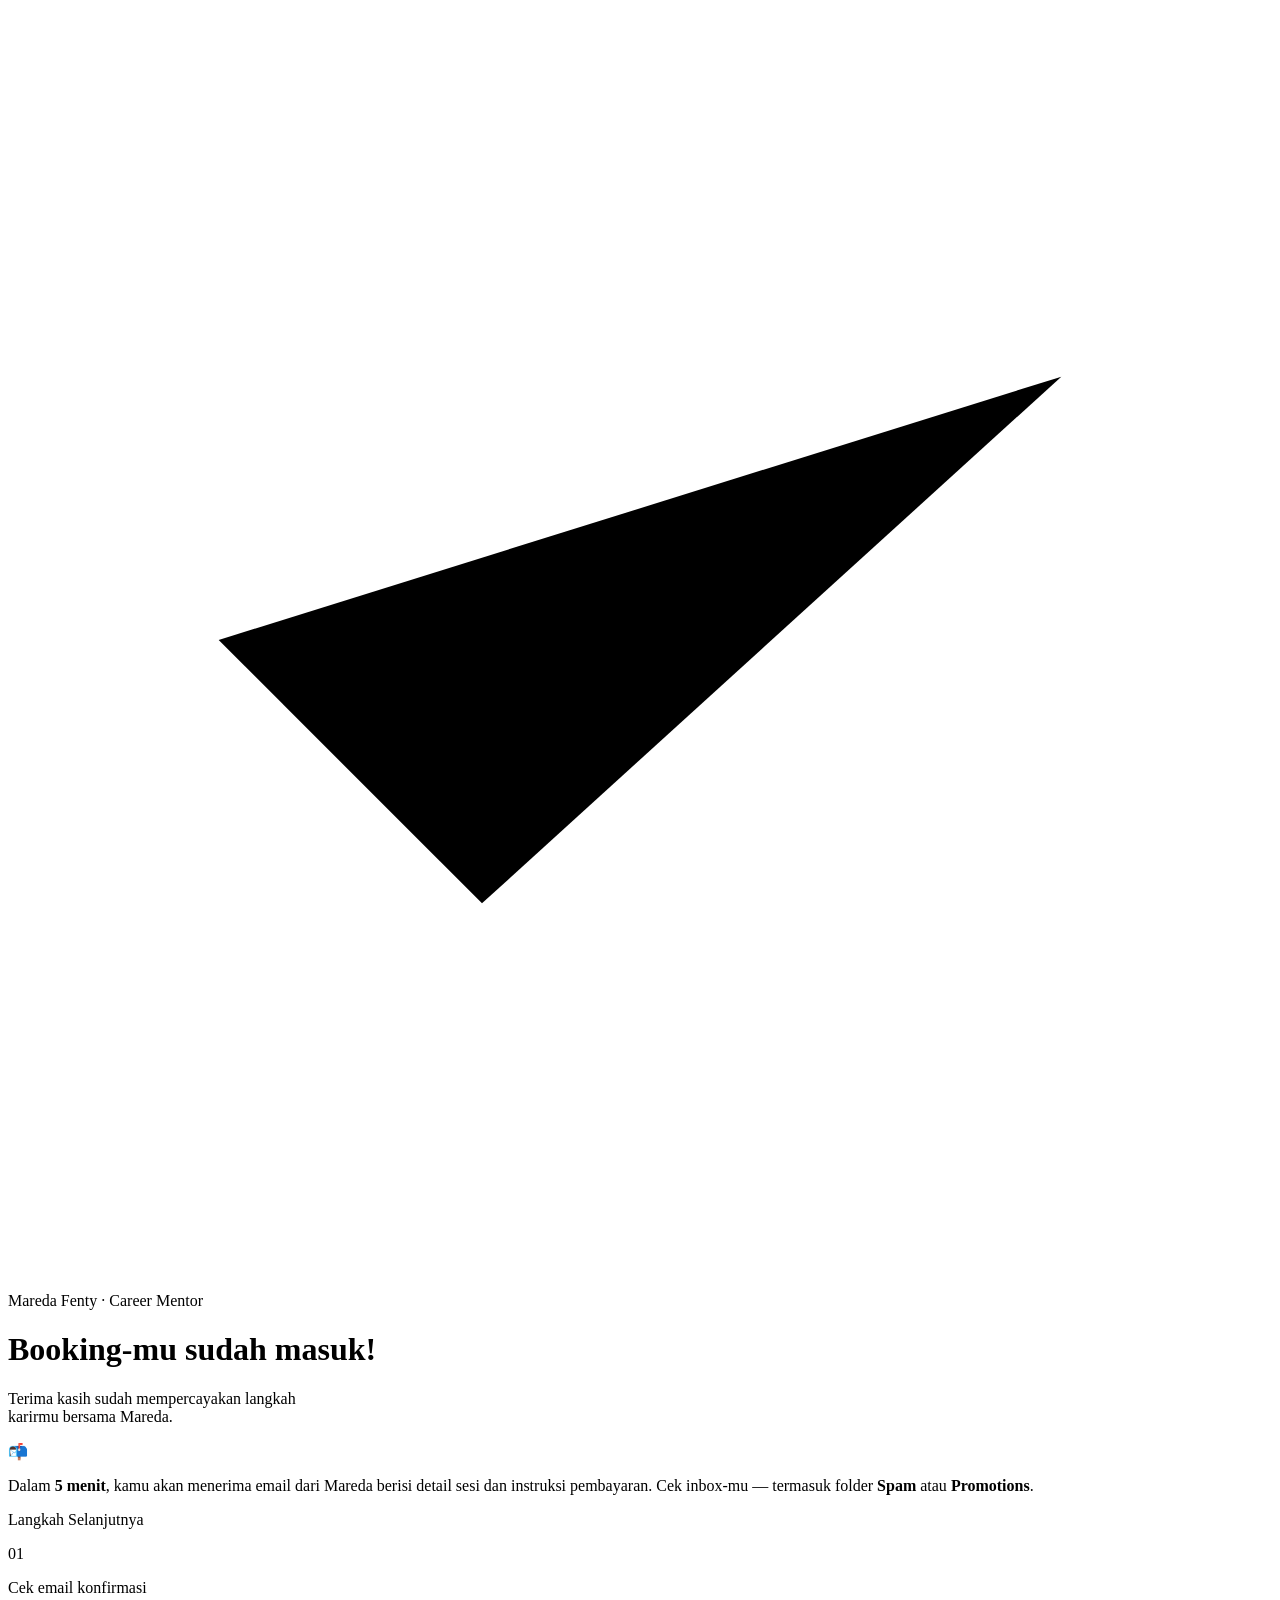
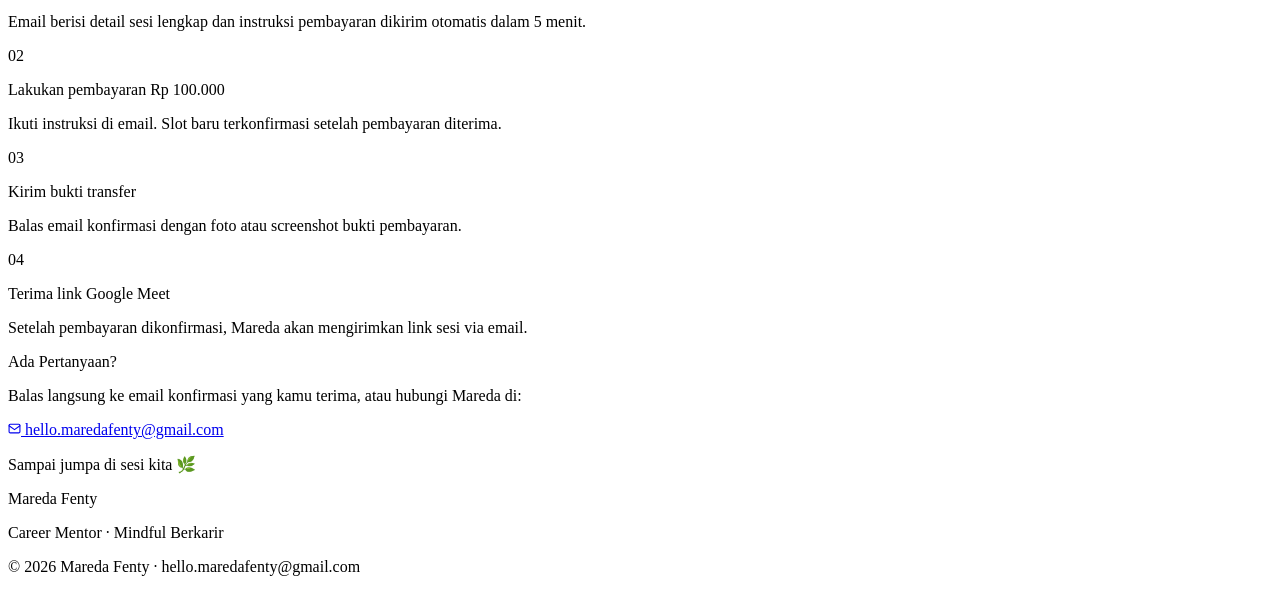
==== konfirmasi-booking/index.html @ f5e24e75 "Rename konfirmasi_index.html to index.html" ====
<!DOCTYPE html>
<html lang="id">
<head>
<meta charset="UTF-8">
<meta name="viewport" content="width=device-width, initial-scale=1.0">
<title>Konfirmasi Booking — Sesi Konsultasi Karir · Mareda Fenty</title>
<link href="https://fonts.googleapis.com/css2?family=Fraunces:ital,opsz,wght@1,9..144,300;1,9..144,400&family=Poppins:wght@300;400;500&family=Corinthia&display=swap" rel="stylesheet">
<link rel="stylesheet" href="style.css">
</head>
<body>

<div class="top-bar"></div>

<div class="wrapper">

  <!-- HEADER -->
  <div class="header">
    <div class="header-check">
      <svg viewBox="0 0 24 24">
        <polyline class="check-path" points="4,12 9,17 20,7"></polyline>
      </svg>
    </div>
    <p class="header-eyebrow">Mareda Fenty · Career Mentor</p>
    <h1 class="header-title">Booking-mu sudah masuk!</h1>
    <p class="header-sub">Terima kasih sudah mempercayakan langkah<br>karirmu bersama Mareda.</p>
  </div>

  <!-- NOTICE -->
  <div class="notice">
    <span class="notice-icon">📬</span>
    <p class="notice-text">Dalam <strong>5 menit</strong>, kamu akan menerima email dari Mareda berisi detail sesi dan instruksi pembayaran. Cek inbox-mu — termasuk folder <strong>Spam</strong> atau <strong>Promotions</strong>.</p>
  </div>

  <!-- STEPS CARD -->
  <div class="card">
    <p class="steps-title">Langkah Selanjutnya</p>

    <div class="step-item">
      <div class="step-num">01</div>
      <div class="step-content">
        <p class="step-label">Cek email konfirmasi</p>
        <p class="step-desc">Email berisi detail sesi lengkap dan instruksi pembayaran dikirim otomatis dalam 5 menit.</p>
      </div>
    </div>

    <div class="step-item">
      <div class="step-num">02</div>
      <div class="step-content">
        <p class="step-label">Lakukan pembayaran Rp 100.000</p>
        <p class="step-desc">Ikuti instruksi di email. Slot baru terkonfirmasi setelah pembayaran diterima.</p>
      </div>
    </div>

    <div class="step-item">
      <div class="step-num">03</div>
      <div class="step-content">
        <p class="step-label">Kirim bukti transfer</p>
        <p class="step-desc">Balas email konfirmasi dengan foto atau screenshot bukti pembayaran.</p>
      </div>
    </div>

    <div class="step-item">
      <div class="step-num">04</div>
      <div class="step-content">
        <p class="step-label">Terima link Google Meet</p>
        <p class="step-desc">Setelah pembayaran dikonfirmasi, Mareda akan mengirimkan link sesi via email.</p>
      </div>
    </div>

  </div>

  <!-- CONTACT CARD -->
  <div class="card">
    <p class="steps-title">Ada Pertanyaan?</p>
    <p class="contact-text">Balas langsung ke email konfirmasi yang kamu terima, atau hubungi Mareda di:</p>
    <a href="mailto:hello.maredafenty@gmail.com" class="contact-link">
      <svg width="13" height="13" viewBox="0 0 24 24" fill="none" stroke="currentColor" stroke-width="2" stroke-linecap="round" stroke-linejoin="round"><rect x="2" y="4" width="20" height="16" rx="2"/><path d="m22,7 -10,7 L2,7"/></svg>
      hello.maredafenty@gmail.com
    </a>
  </div>

  <!-- SIGNATURE -->
  <div class="signature-block">
    <p class="signature-note">Sampai jumpa di sesi kita 🌿</p>
    <p class="signature-name">Mareda Fenty</p>
    <p class="signature-role">Career Mentor · Mindful Berkarir</p>
  </div>

</div>

<!-- BOTTOM BAR -->
<div class="bottom-bar">
  <p>© 2026 Mareda Fenty · hello.maredafenty@gmail.com</p>
</div>

</body>
</html>
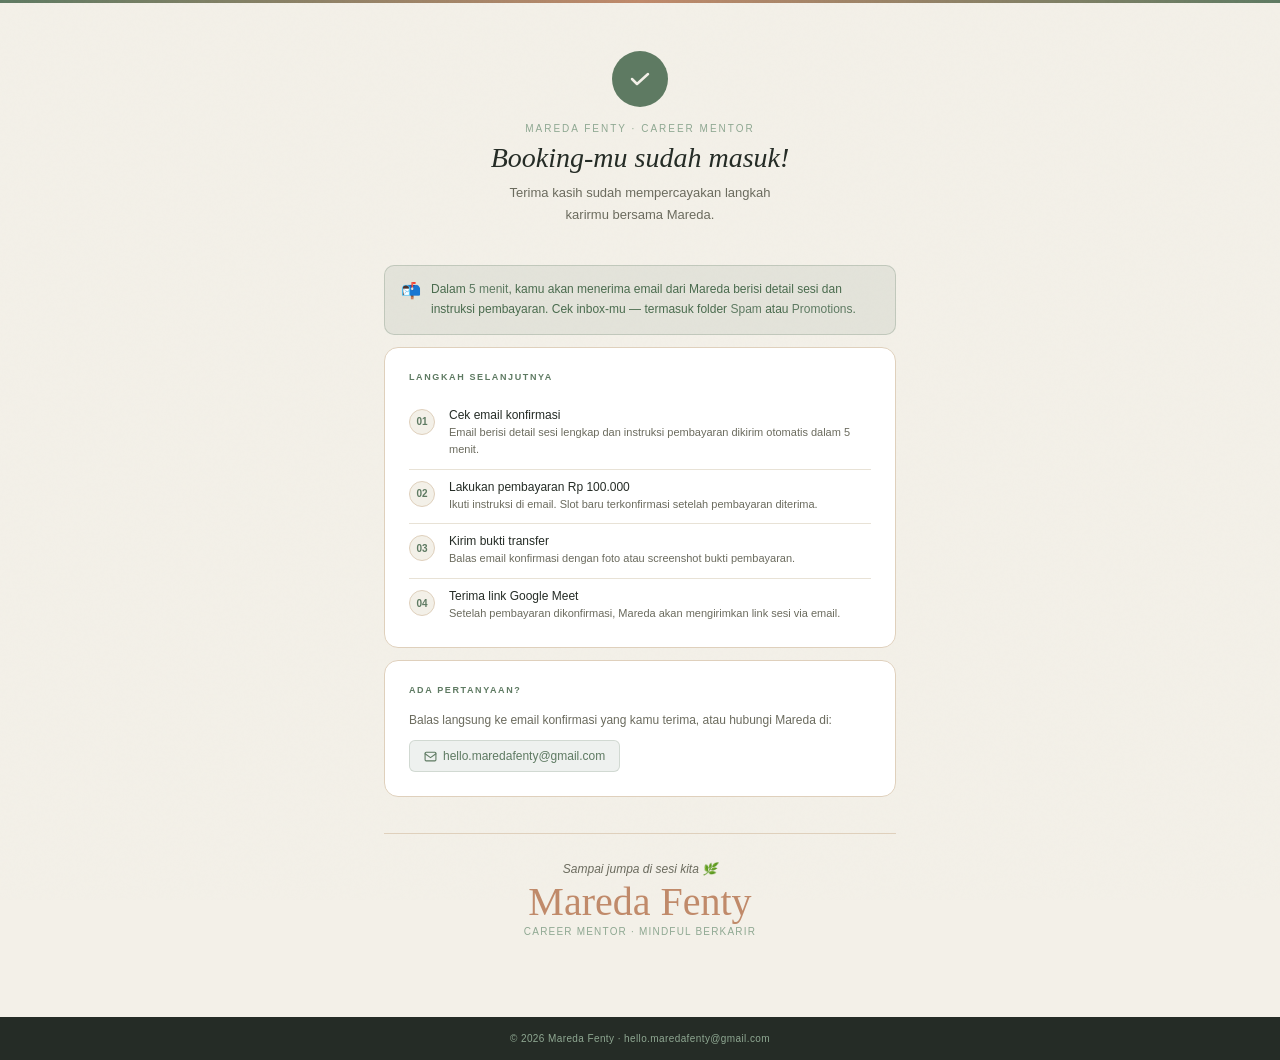
==== commit 1d4f968d: "Update index.html" ====
--- a/konfirmasi-booking/index.html
+++ b/konfirmasi-booking/index.html
@@ -6,6 +6,9 @@
 <title>Konfirmasi Booking — Sesi Konsultasi Karir · Mareda Fenty</title>
 <link href="https://fonts.googleapis.com/css2?family=Fraunces:ital,opsz,wght@1,9..144,300;1,9..144,400&family=Poppins:wght@300;400;500&family=Corinthia&display=swap" rel="stylesheet">
 <link rel="stylesheet" href="style.css">
+<link rel="icon" href="/mareda-fenty/images/favicon.ico" sizes="any">
+<link rel="icon" type="image/svg+xml" href="/mareda-fenty/images/favicon.svg">
+<link rel="apple-touch-icon" href="/mareda-fenty/images/apple-touch-icon.png">
 </head>
 <body>
 
--- a/konfirmasi-booking/style.css
+++ b/konfirmasi-booking/style.css
@@ -0,0 +1,308 @@
+:root {
+  --moss:       #5E7A62;
+  --moss-light: rgba(94,122,98,0.10);
+  --clay:       #C08A6A;
+  --parchment:  #F3F0E8;
+  --sand:       #DFD0BC;
+  --stone:      #E8E2D6;
+  --ink:        #252C26;
+  --sage:       #8FA892;
+  --warm:       #FAF8F4;
+}
+
+*, *::before, *::after { box-sizing: border-box; margin: 0; padding: 0; }
+
+body {
+  font-family: 'Poppins', sans-serif;
+  background: var(--parchment);
+  color: var(--ink);
+  min-height: 100vh;
+  display: flex;
+  flex-direction: column;
+}
+
+/* GRAIN TEXTURE OVERLAY */
+body::before {
+  content: '';
+  position: fixed;
+  inset: 0;
+  background-image: url("data:image/svg+xml,%3Csvg viewBox='0 0 256 256' xmlns='http://www.w3.org/2000/svg'%3E%3Cfilter id='noise'%3E%3CfeTurbulence type='fractalNoise' baseFrequency='0.9' numOctaves='4' stitchTiles='stitch'/%3E%3C/filter%3E%3Crect width='100%25' height='100%25' filter='url(%23noise)' opacity='0.03'/%3E%3C/svg%3E");
+  pointer-events: none;
+  z-index: 0;
+  opacity: 0.4;
+}
+
+/* ── TOP BAR ── */
+.top-bar {
+  height: 3px;
+  background: linear-gradient(90deg, var(--moss) 0%, var(--clay) 50%, var(--moss) 100%);
+}
+
+/* ── MAIN WRAPPER ── */
+.wrapper {
+  position: relative;
+  z-index: 1;
+  max-width: 560px;
+  margin: 0 auto;
+  padding: 48px 24px 80px;
+  width: 100%;
+  flex: 1;
+}
+
+/* ── HEADER ── */
+.header {
+  text-align: center;
+  margin-bottom: 40px;
+  animation: fadeUp 0.6s ease both;
+}
+
+.header-check {
+  width: 56px;
+  height: 56px;
+  border-radius: 50%;
+  background: var(--moss);
+  display: flex;
+  align-items: center;
+  justify-content: center;
+  margin: 0 auto 16px;
+  animation: scaleIn 0.5s cubic-bezier(0.34,1.56,0.64,1) 0.1s both;
+}
+
+.header-check svg {
+  width: 24px;
+  height: 24px;
+  stroke: var(--parchment);
+  stroke-width: 2.5;
+  fill: none;
+  stroke-linecap: round;
+  stroke-linejoin: round;
+}
+
+.header-eyebrow {
+  font-size: 10px;
+  font-weight: 500;
+  letter-spacing: 0.2em;
+  text-transform: uppercase;
+  color: var(--sage);
+  margin-bottom: 8px;
+}
+
+.header-title {
+  font-family: 'Fraunces', serif;
+  font-style: italic;
+  font-weight: 300;
+  font-size: 28px;
+  color: var(--ink);
+  line-height: 1.15;
+  margin-bottom: 8px;
+}
+
+.header-sub {
+  font-size: 13px;
+  font-weight: 300;
+  color: #6B6B5E;
+  line-height: 1.65;
+}
+
+/* ── CARD ── */
+.card {
+  background: #fff;
+  border-radius: 14px;
+  border: 0.5px solid var(--sand);
+  padding: 24px;
+  margin-bottom: 12px;
+  animation: fadeUp 0.6s ease both;
+}
+
+.card:nth-child(2) { animation-delay: 0.1s; }
+.card:nth-child(3) { animation-delay: 0.2s; }
+.card:nth-child(4) { animation-delay: 0.3s; }
+
+/* ── NOTICE BOX ── */
+.notice {
+  background: var(--moss-light);
+  border: 0.5px solid rgba(94,122,98,0.25);
+  border-radius: 10px;
+  padding: 14px 16px;
+  display: flex;
+  gap: 10px;
+  align-items: flex-start;
+  margin-bottom: 12px;
+  animation: fadeUp 0.6s ease 0.15s both;
+}
+
+.notice-icon {
+  font-size: 16px;
+  flex-shrink: 0;
+  margin-top: 1px;
+}
+
+.notice-text {
+  font-size: 12px;
+  font-weight: 300;
+  color: #4A6B4E;
+  line-height: 1.65;
+}
+
+.notice-text strong {
+  font-weight: 500;
+  color: var(--moss);
+}
+
+/* ── STEPS ── */
+.steps-title {
+  font-size: 9px;
+  font-weight: 600;
+  letter-spacing: 0.18em;
+  text-transform: uppercase;
+  color: var(--moss);
+  margin-bottom: 16px;
+}
+
+.step-item {
+  display: flex;
+  gap: 14px;
+  align-items: flex-start;
+  padding: 10px 0;
+  border-bottom: 0.5px solid var(--stone);
+}
+
+.step-item:last-child {
+  border-bottom: none;
+  padding-bottom: 0;
+}
+
+.step-num {
+  width: 26px;
+  height: 26px;
+  border-radius: 50%;
+  background: var(--parchment);
+  border: 0.5px solid var(--sand);
+  display: flex;
+  align-items: center;
+  justify-content: center;
+  font-size: 10px;
+  font-weight: 600;
+  color: var(--moss);
+  flex-shrink: 0;
+  margin-top: 1px;
+}
+
+.step-label {
+  font-size: 12px;
+  font-weight: 500;
+  color: var(--ink);
+  margin-bottom: 2px;
+}
+
+.step-desc {
+  font-size: 11px;
+  font-weight: 300;
+  color: #6B6B5E;
+  line-height: 1.6;
+}
+
+/* ── CONTACT ── */
+.contact-text {
+  font-size: 12px;
+  font-weight: 300;
+  color: #6B6B5E;
+  line-height: 1.65;
+  margin-bottom: 10px;
+}
+
+.contact-link {
+  display: inline-flex;
+  align-items: center;
+  gap: 6px;
+  font-size: 12px;
+  font-weight: 500;
+  color: var(--moss);
+  text-decoration: none;
+  padding: 8px 14px;
+  background: var(--moss-light);
+  border: 0.5px solid rgba(94,122,98,0.2);
+  border-radius: 6px;
+  transition: background 0.2s;
+}
+
+.contact-link:hover {
+  background: rgba(94,122,98,0.16);
+}
+
+/* ── SIGNATURE ── */
+.signature-block {
+  text-align: center;
+  margin-top: 36px;
+  padding-top: 28px;
+  border-top: 0.5px solid var(--sand);
+  animation: fadeUp 0.6s ease 0.4s both;
+}
+
+.signature-note {
+  font-size: 12px;
+  font-weight: 300;
+  color: #6B6B5E;
+  margin-bottom: 6px;
+  font-style: italic;
+}
+
+.signature-name {
+  font-family: 'Corinthia', cursive;
+  font-size: 40px;
+  color: var(--clay);
+  line-height: 1;
+  margin-bottom: 4px;
+}
+
+.signature-role {
+  font-size: 10px;
+  font-weight: 300;
+  color: var(--sage);
+  letter-spacing: 0.12em;
+  text-transform: uppercase;
+}
+
+/* ── BOTTOM BAR ── */
+.bottom-bar {
+  background: var(--ink);
+  padding: 16px 24px;
+  text-align: center;
+  position: relative;
+  z-index: 1;
+}
+
+.bottom-bar p {
+  font-size: 10px;
+  font-weight: 300;
+  color: var(--sage);
+  letter-spacing: 0.04em;
+}
+
+/* ── ANIMATIONS ── */
+@keyframes fadeUp {
+  from { opacity: 0; transform: translateY(16px); }
+  to   { opacity: 1; transform: translateY(0); }
+}
+
+@keyframes scaleIn {
+  from { opacity: 0; transform: scale(0.5); }
+  to   { opacity: 1; transform: scale(1); }
+}
+
+@keyframes drawCheck {
+  from { stroke-dashoffset: 30; }
+  to   { stroke-dashoffset: 0; }
+}
+
+.check-path {
+  stroke-dasharray: 30;
+  stroke-dashoffset: 30;
+  animation: drawCheck 0.4s ease 0.4s forwards;
+}
+
+/* ── RESPONSIVE ── */
+@media (max-width: 480px) {
+  .wrapper { padding: 36px 16px 64px; }
+  .header-title { font-size: 24px; }
+}
